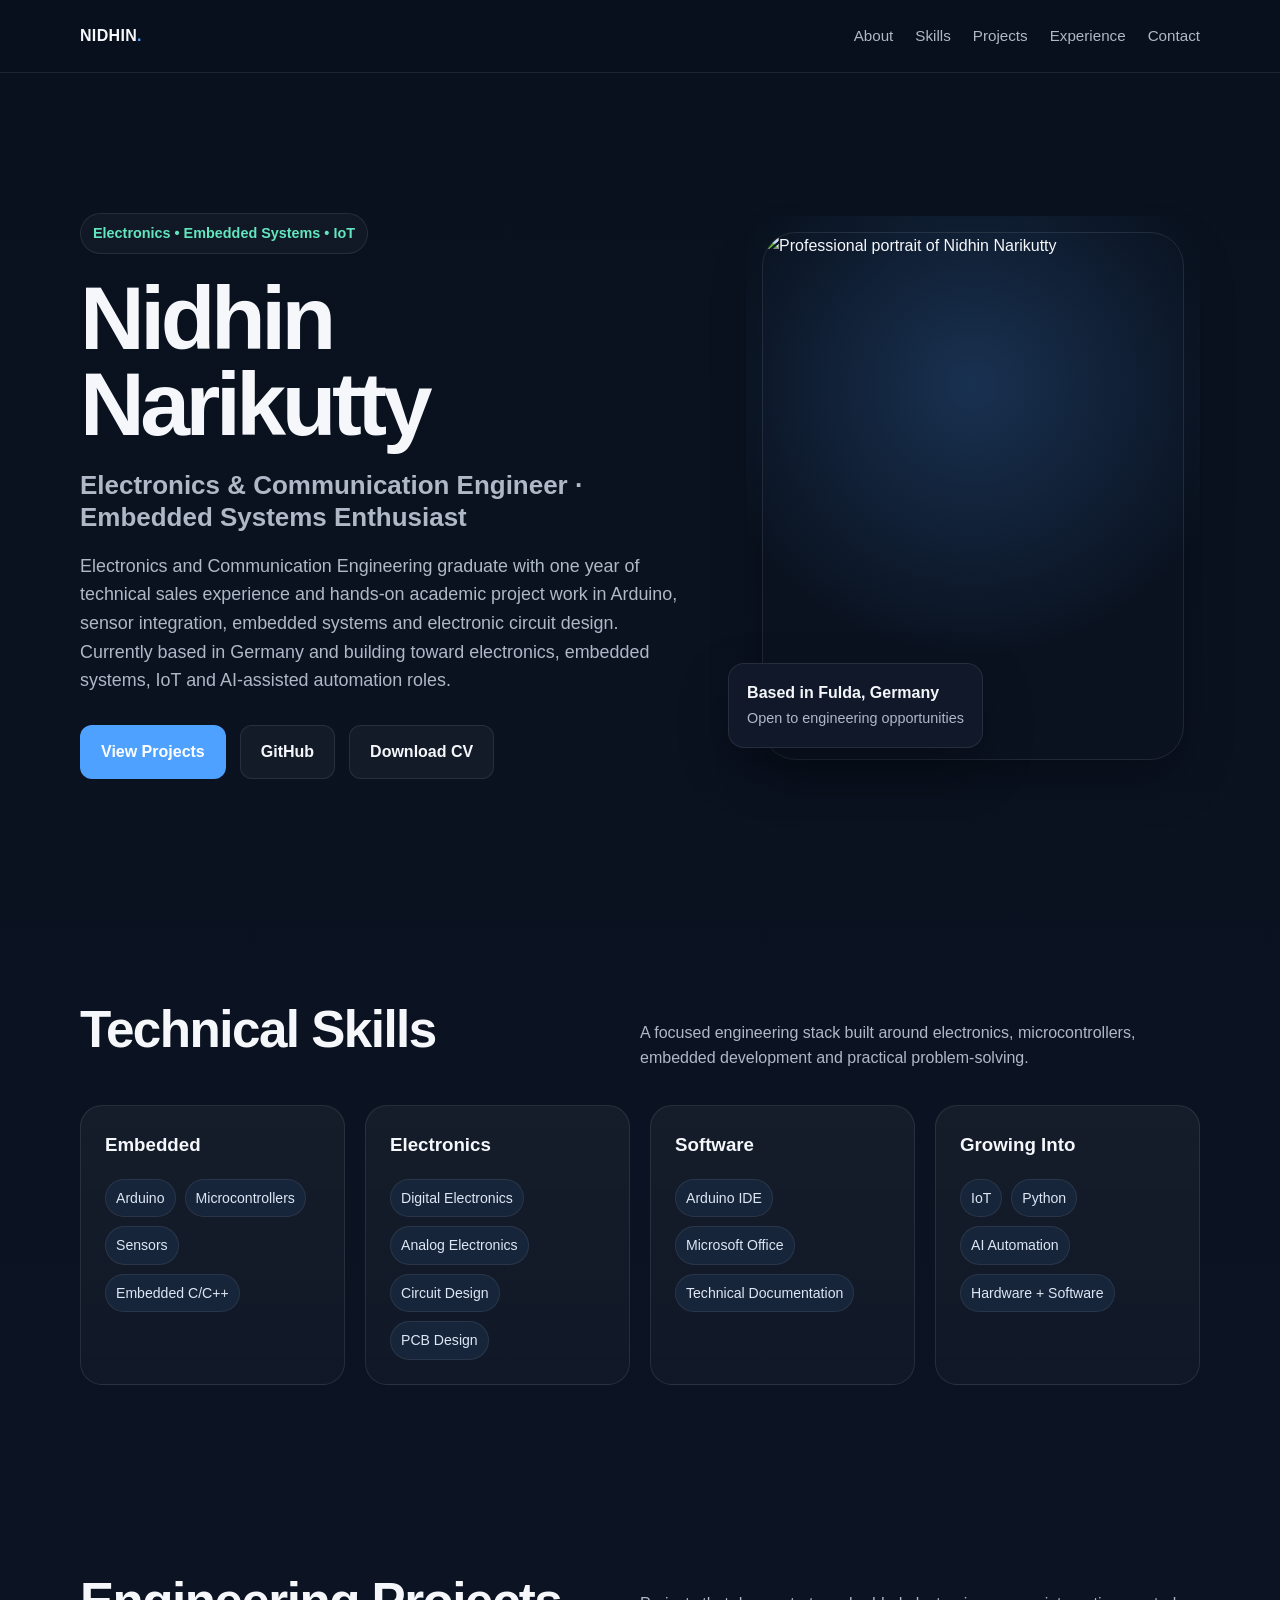
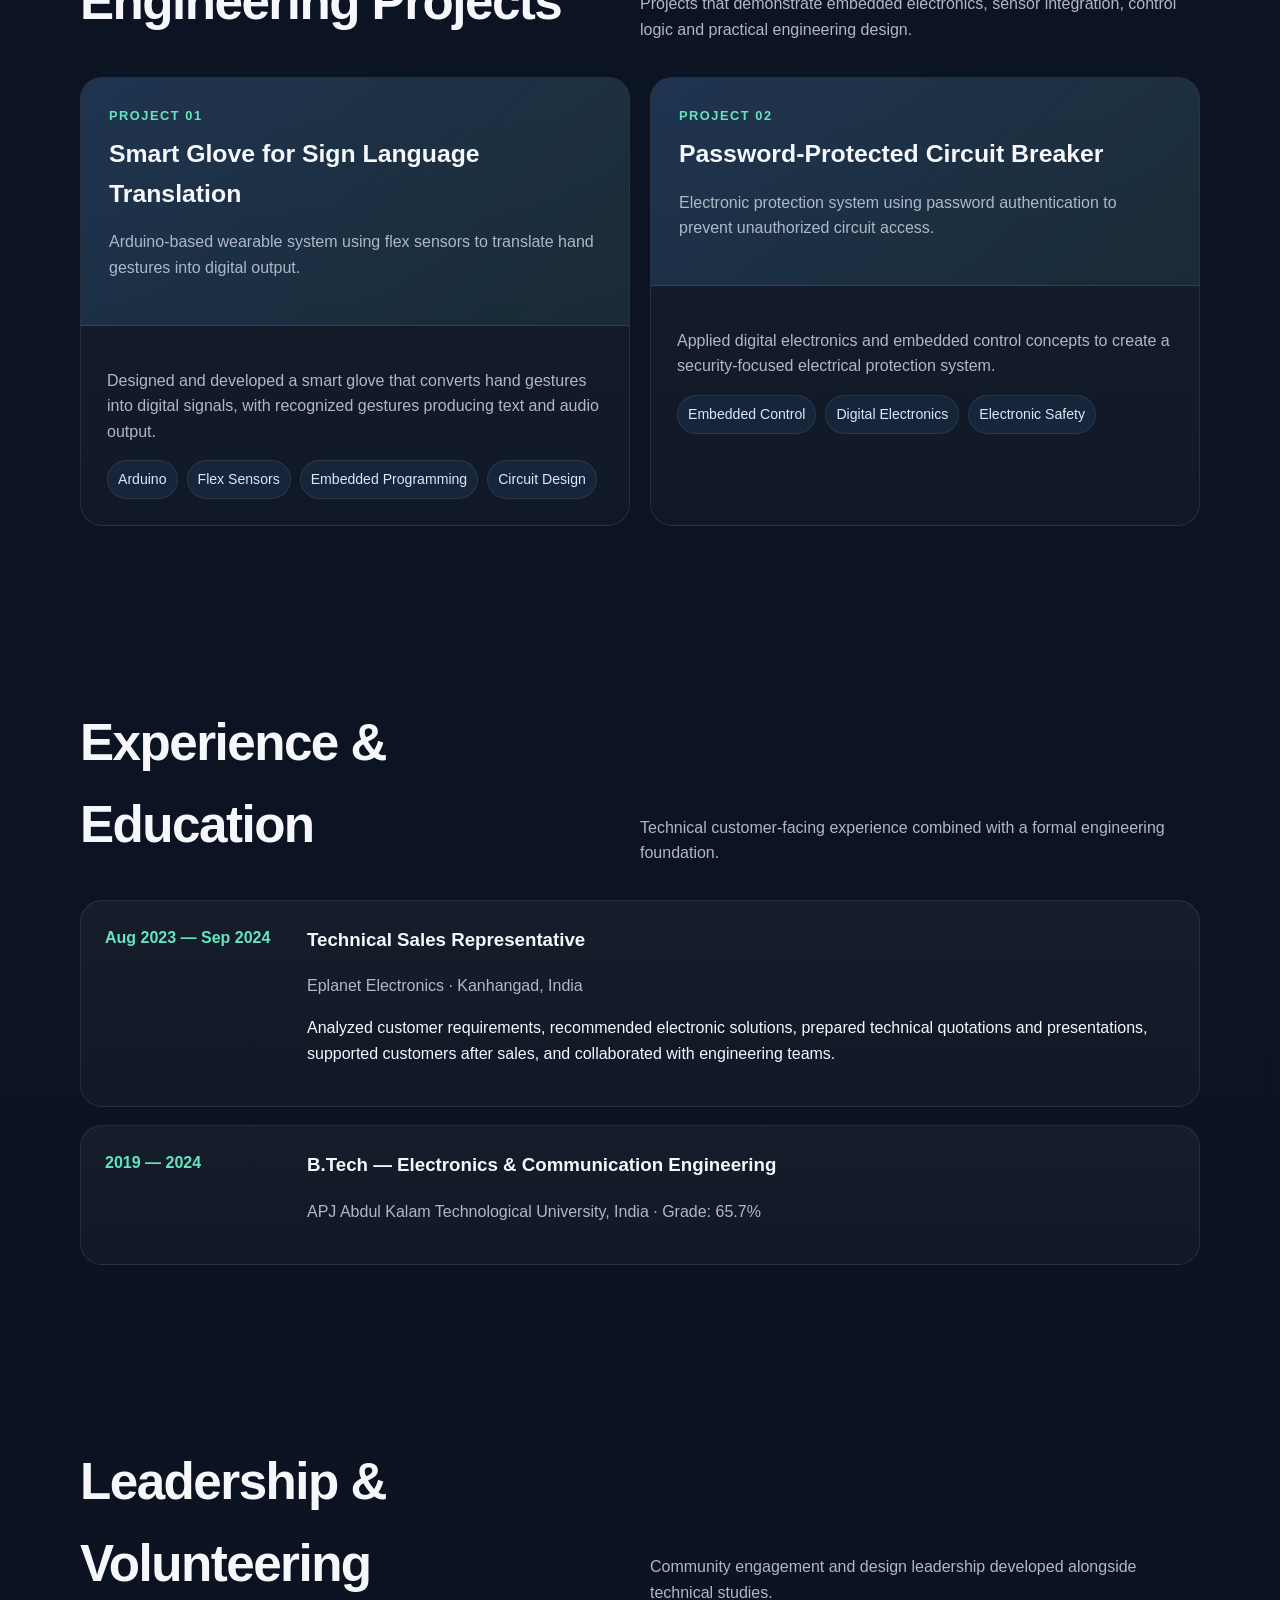
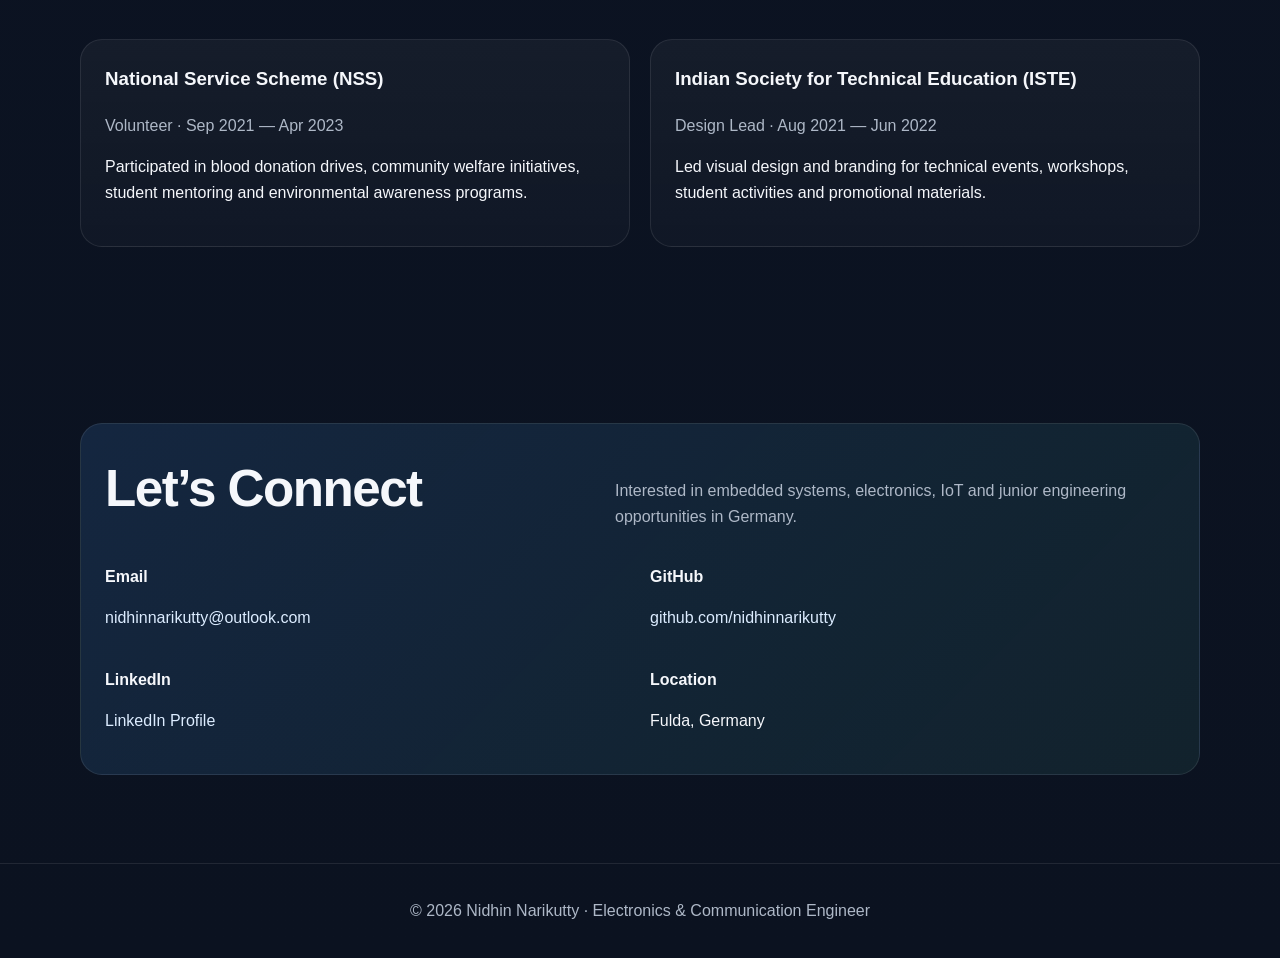
==== index.html @ 91b3327b "Publish portfolio homepage" ====
<!DOCTYPE html>
<html lang="en">
<head>
  <meta charset="UTF-8" />
  <meta name="viewport" content="width=device-width, initial-scale=1.0" />
  <meta name="description" content="Portfolio of Nidhin Narikutty — Electronics & Communication Engineer focused on Embedded Systems, IoT and AI Automation." />
  <title>Nidhin Narikutty | Electronics & Embedded Systems</title>
  <style>
    :root{--bg:#0b1220;--panel:#111a2b;--panel2:#172236;--text:#f5f7fb;--muted:#aeb8c7;--accent:#4ea1ff;--accent2:#63e6be;--line:rgba(255,255,255,.09);--shadow:0 20px 50px rgba(0,0,0,.28);--radius:22px}
    *{box-sizing:border-box}html{scroll-behavior:smooth}body{margin:0;font-family:Inter,Segoe UI,Arial,sans-serif;background:linear-gradient(180deg,#09111e 0%,#0c1424 40%,#0b1220 100%);color:var(--text);line-height:1.6}a{color:inherit;text-decoration:none}img{max-width:100%;display:block}.container{width:min(1120px,92%);margin:auto}nav{position:sticky;top:0;z-index:20;backdrop-filter:blur(14px);background:rgba(9,17,30,.78);border-bottom:1px solid var(--line)}.nav-inner{display:flex;align-items:center;justify-content:space-between;min-height:72px}.brand{font-weight:800;letter-spacing:.02em}.brand span{color:var(--accent)}.nav-links{display:flex;gap:22px;font-size:.95rem;color:var(--muted)}.nav-links a:hover{color:var(--text)}.hero{min-height:calc(100vh - 72px);display:grid;grid-template-columns:1.15fr .85fr;gap:52px;align-items:center;padding:76px 0 58px}.eyebrow{display:inline-flex;gap:8px;align-items:center;padding:8px 12px;border:1px solid var(--line);border-radius:999px;background:rgba(255,255,255,.03);color:var(--accent2);font-size:.9rem;font-weight:700}h1{font-size:clamp(3rem,7vw,6.6rem);line-height:.95;margin:22px 0 18px;letter-spacing:-.05em}h1 small{display:block;font-size:.29em;line-height:1.25;letter-spacing:0;color:var(--muted);margin-top:22px;font-weight:600}.hero p{color:var(--muted);font-size:1.12rem;max-width:680px}.buttons{display:flex;flex-wrap:wrap;gap:14px;margin-top:30px}.btn{display:inline-flex;align-items:center;justify-content:center;padding:13px 20px;border-radius:12px;font-weight:700;border:1px solid var(--line);transition:.2s ease}.btn.primary{background:var(--accent);color:white;border-color:transparent}.btn.secondary{background:rgba(255,255,255,.04)}.btn:hover{transform:translateY(-2px)}.portrait-wrap{position:relative;background:radial-gradient(circle at 50% 30%,rgba(78,161,255,.22),transparent 60%);padding:16px}.portrait{border-radius:34px;box-shadow:var(--shadow);border:1px solid var(--line);aspect-ratio:4/5;object-fit:cover}.floating-card{position:absolute;left:-18px;bottom:28px;background:rgba(17,26,43,.95);border:1px solid var(--line);padding:16px 18px;border-radius:16px;box-shadow:var(--shadow)}.floating-card strong{display:block}.floating-card span{color:var(--muted);font-size:.9rem}section{padding:88px 0}.section-head{display:flex;justify-content:space-between;gap:24px;align-items:end;margin-bottom:34px}.section-head h2{font-size:clamp(2rem,4vw,3.2rem);margin:0;letter-spacing:-.03em}.section-head p{max-width:560px;color:var(--muted);margin:0}.grid{display:grid;gap:20px}.skills{grid-template-columns:repeat(4,1fr)}.card{background:linear-gradient(180deg,rgba(255,255,255,.045),rgba(255,255,255,.025));border:1px solid var(--line);border-radius:var(--radius);padding:24px}.card h3{margin-top:0}.tags{display:flex;flex-wrap:wrap;gap:9px}.tag{font-size:.88rem;color:#dce6f5;background:#17253a;border:1px solid rgba(255,255,255,.08);padding:7px 10px;border-radius:999px}.projects{grid-template-columns:1fr 1fr}.project{padding:0;overflow:hidden}.project-top{min-height:180px;padding:28px;background:linear-gradient(135deg,rgba(78,161,255,.17),rgba(99,230,190,.08));border-bottom:1px solid var(--line)}.project-body{padding:26px}.project-number{font-size:.8rem;color:var(--accent2);font-weight:800;letter-spacing:.12em}.project h3{font-size:1.55rem;margin:8px 0 10px}.project p{color:var(--muted)}.timeline{display:grid;gap:18px}.timeline .card{display:grid;grid-template-columns:180px 1fr;gap:22px}.date{color:var(--accent2);font-weight:700}.muted{color:var(--muted)}.contact{background:linear-gradient(135deg,rgba(78,161,255,.14),rgba(99,230,190,.08))}.contact-grid{display:grid;grid-template-columns:1fr 1fr;gap:20px}.contact a{color:#dcecff}footer{padding:34px 0;border-top:1px solid var(--line);color:var(--muted);text-align:center}@media(max-width:900px){.hero{grid-template-columns:1fr;min-height:auto}.portrait-wrap{max-width:520px;margin:auto}.skills{grid-template-columns:1fr 1fr}.projects{grid-template-columns:1fr}.timeline .card{grid-template-columns:1fr}.contact-grid{grid-template-columns:1fr}.nav-links{display:none}}@media(max-width:560px){h1{font-size:3.2rem}.skills{grid-template-columns:1fr}section{padding:64px 0}.floating-card{left:10px;bottom:10px}}
  </style>
</head>
<body>
  <nav><div class="container nav-inner"><div class="brand">NIDHIN<span>.</span></div><div class="nav-links"><a href="#about">About</a><a href="#skills">Skills</a><a href="#projects">Projects</a><a href="#experience">Experience</a><a href="#contact">Contact</a></div></div></nav>
  <main class="container">
    <section class="hero" id="about"><div><div class="eyebrow">Electronics • Embedded Systems • IoT</div><h1>Nidhin<br>Narikutty<small>Electronics & Communication Engineer · Embedded Systems Enthusiast</small></h1><p>Electronics and Communication Engineering graduate with one year of technical sales experience and hands-on academic project work in Arduino, sensor integration, embedded systems and electronic circuit design. Currently based in Germany and building toward electronics, embedded systems, IoT and AI-assisted automation roles.</p><div class="buttons"><a class="btn primary" href="#projects">View Projects</a><a class="btn secondary" href="https://github.com/nidhinnarikutty" target="_blank" rel="noopener">GitHub</a><a class="btn secondary" href="Nidhin_Narikutty_CV.pdf" target="_blank">Download CV</a></div></div><div class="portrait-wrap"><img class="portrait" src="profile.jpg" alt="Professional portrait of Nidhin Narikutty" /><div class="floating-card"><strong>Based in Fulda, Germany</strong><span>Open to engineering opportunities</span></div></div></section>
    <section id="skills"><div class="section-head"><h2>Technical Skills</h2><p>A focused engineering stack built around electronics, microcontrollers, embedded development and practical problem-solving.</p></div><div class="grid skills"><div class="card"><h3>Embedded</h3><div class="tags"><span class="tag">Arduino</span><span class="tag">Microcontrollers</span><span class="tag">Sensors</span><span class="tag">Embedded C/C++</span></div></div><div class="card"><h3>Electronics</h3><div class="tags"><span class="tag">Digital Electronics</span><span class="tag">Analog Electronics</span><span class="tag">Circuit Design</span><span class="tag">PCB Design</span></div></div><div class="card"><h3>Software</h3><div class="tags"><span class="tag">Arduino IDE</span><span class="tag">Microsoft Office</span><span class="tag">Technical Documentation</span></div></div><div class="card"><h3>Growing Into</h3><div class="tags"><span class="tag">IoT</span><span class="tag">Python</span><span class="tag">AI Automation</span><span class="tag">Hardware + Software</span></div></div></div></section>
    <section id="projects"><div class="section-head"><h2>Engineering Projects</h2><p>Projects that demonstrate embedded electronics, sensor integration, control logic and practical engineering design.</p></div><div class="grid projects"><article class="card project"><div class="project-top"><div class="project-number">PROJECT 01</div><h3>Smart Glove for Sign Language Translation</h3><p>Arduino-based wearable system using flex sensors to translate hand gestures into digital output.</p></div><div class="project-body"><p>Designed and developed a smart glove that converts hand gestures into digital signals, with recognized gestures producing text and audio output.</p><div class="tags"><span class="tag">Arduino</span><span class="tag">Flex Sensors</span><span class="tag">Embedded Programming</span><span class="tag">Circuit Design</span></div></div></article><article class="card project"><div class="project-top"><div class="project-number">PROJECT 02</div><h3>Password-Protected Circuit Breaker</h3><p>Electronic protection system using password authentication to prevent unauthorized circuit access.</p></div><div class="project-body"><p>Applied digital electronics and embedded control concepts to create a security-focused electrical protection system.</p><div class="tags"><span class="tag">Embedded Control</span><span class="tag">Digital Electronics</span><span class="tag">Electronic Safety</span></div></div></article></div></section>
    <section id="experience"><div class="section-head"><h2>Experience & Education</h2><p>Technical customer-facing experience combined with a formal engineering foundation.</p></div><div class="timeline"><div class="card"><div class="date">Aug 2023 — Sep 2024</div><div><h3>Technical Sales Representative</h3><p class="muted">Eplanet Electronics · Kanhangad, India</p><p>Analyzed customer requirements, recommended electronic solutions, prepared technical quotations and presentations, supported customers after sales, and collaborated with engineering teams.</p></div></div><div class="card"><div class="date">2019 — 2024</div><div><h3>B.Tech — Electronics & Communication Engineering</h3><p class="muted">APJ Abdul Kalam Technological University, India · Grade: 65.7%</p></div></div></div></section>
    <section><div class="section-head"><h2>Leadership & Volunteering</h2><p>Community engagement and design leadership developed alongside technical studies.</p></div><div class="grid projects"><div class="card"><h3>National Service Scheme (NSS)</h3><p class="muted">Volunteer · Sep 2021 — Apr 2023</p><p>Participated in blood donation drives, community welfare initiatives, student mentoring and environmental awareness programs.</p></div><div class="card"><h3>Indian Society for Technical Education (ISTE)</h3><p class="muted">Design Lead · Aug 2021 — Jun 2022</p><p>Led visual design and branding for technical events, workshops, student activities and promotional materials.</p></div></div></section>
    <section id="contact"><div class="card contact"><div class="section-head"><h2>Let’s Connect</h2><p>Interested in embedded systems, electronics, IoT and junior engineering opportunities in Germany.</p></div><div class="contact-grid"><div><strong>Email</strong><p><a href="mailto:nidhinnarikutty@outlook.com">nidhinnarikutty@outlook.com</a></p></div><div><strong>GitHub</strong><p><a href="https://github.com/nidhinnarikutty" target="_blank" rel="noopener">github.com/nidhinnarikutty</a></p></div><div><strong>LinkedIn</strong><p><a href="https://www.linkedin.com/in/nidhin-narikutty-9b4a921a0" target="_blank" rel="noopener">LinkedIn Profile</a></p></div><div><strong>Location</strong><p>Fulda, Germany</p></div></div></div></section>
  </main>
  <footer>© 2026 Nidhin Narikutty · Electronics & Communication Engineer</footer>
</body>
</html>
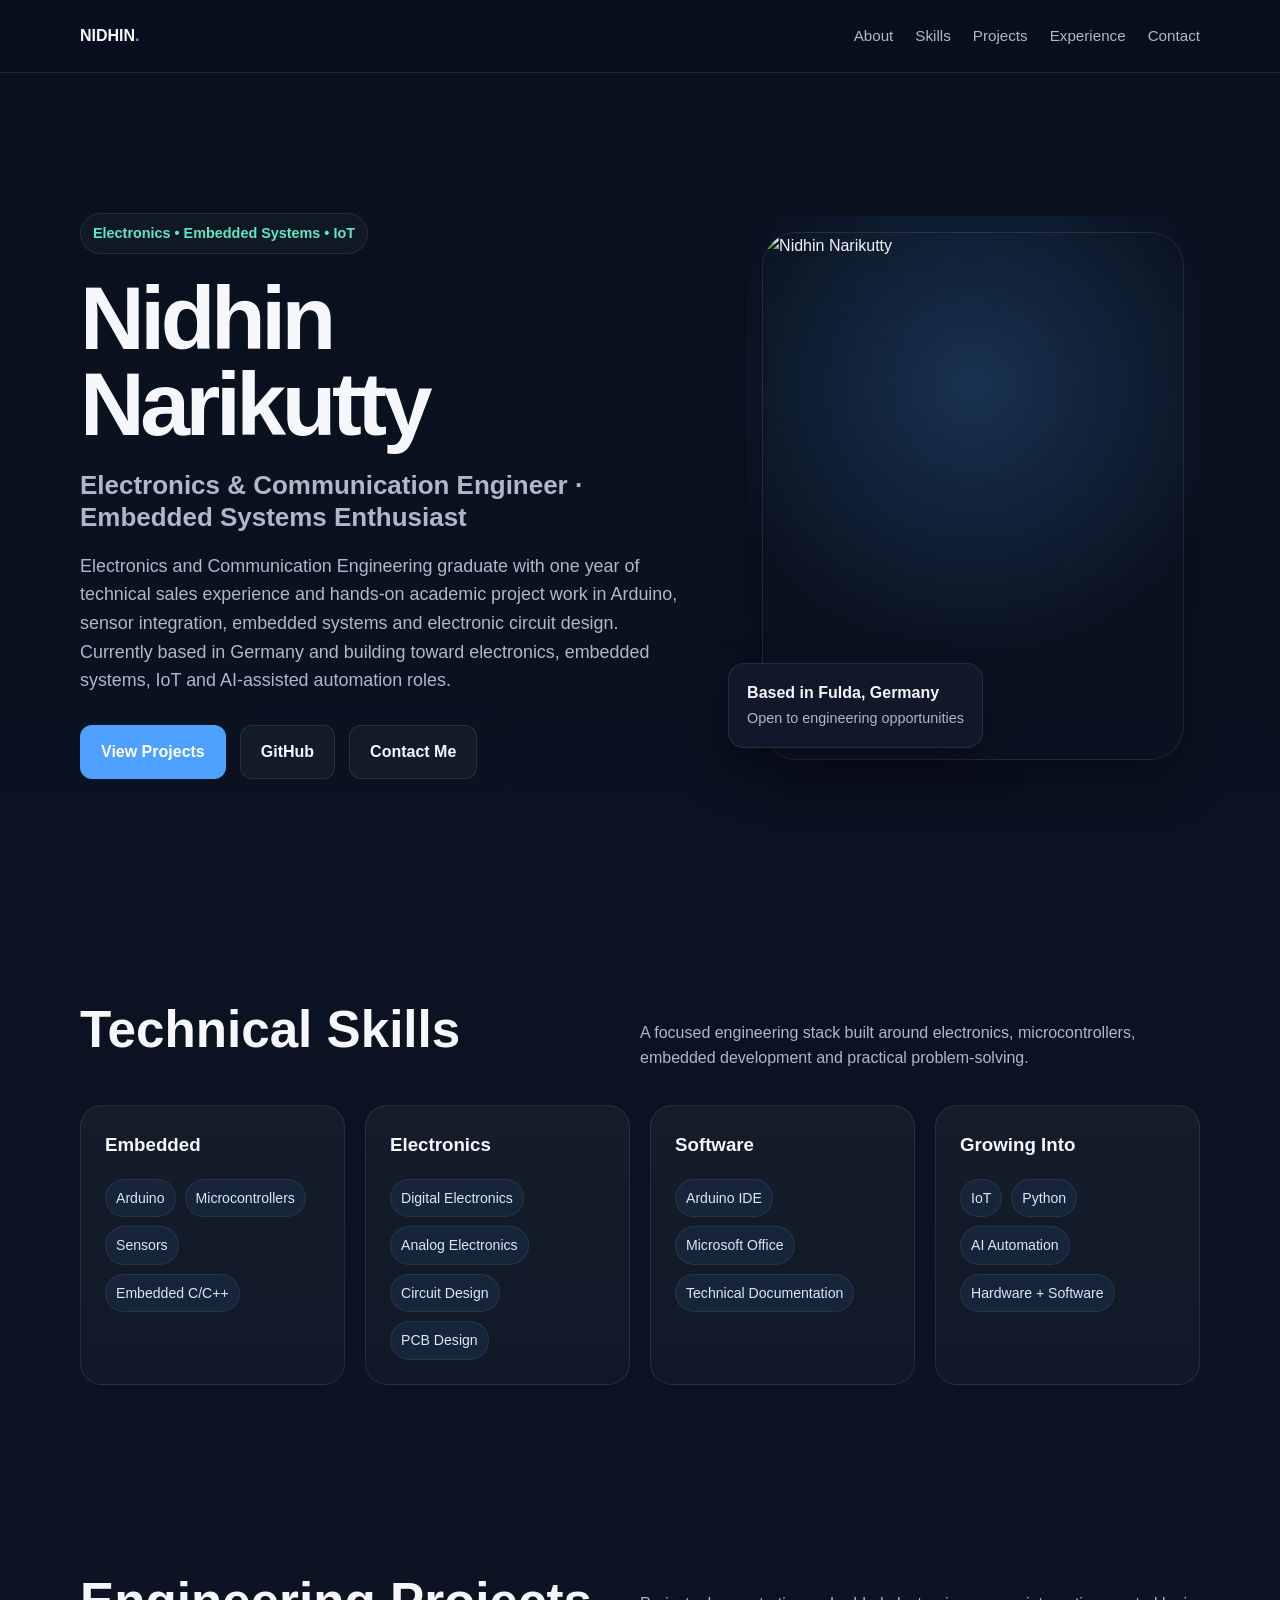
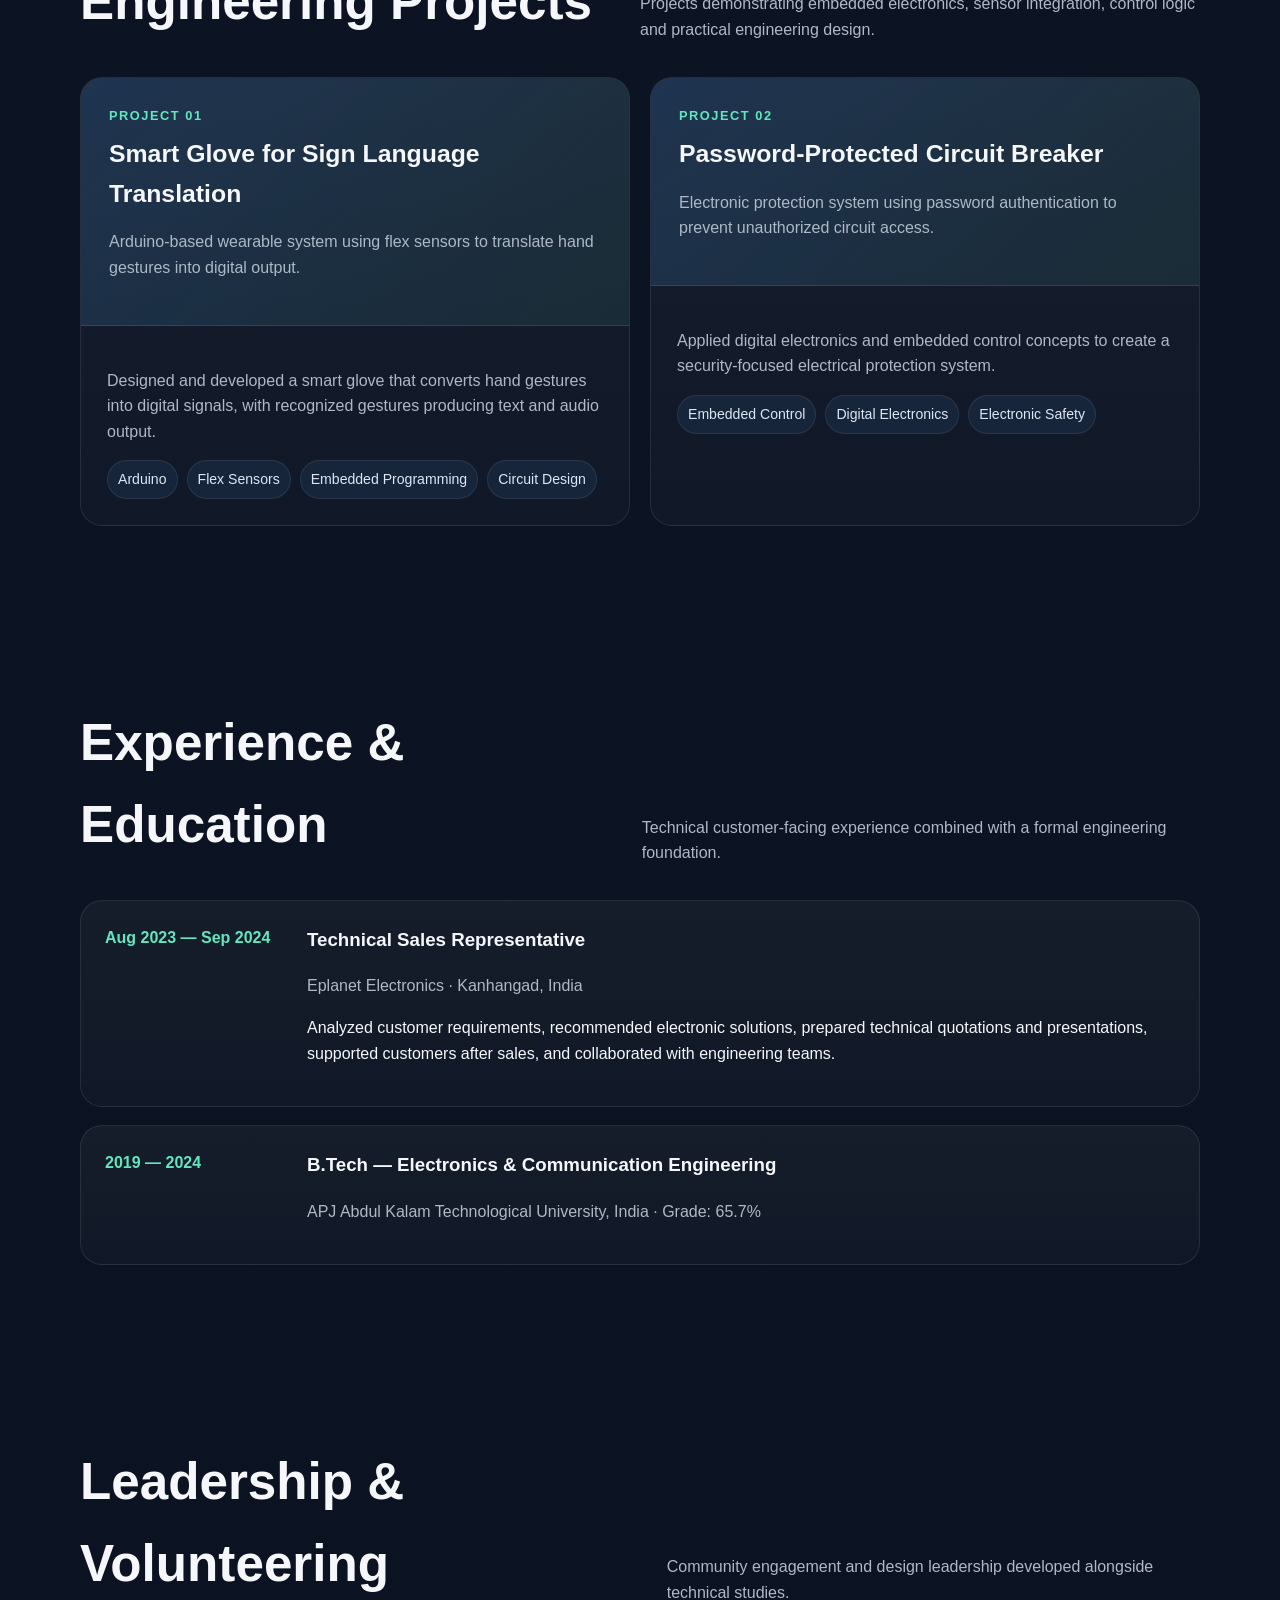
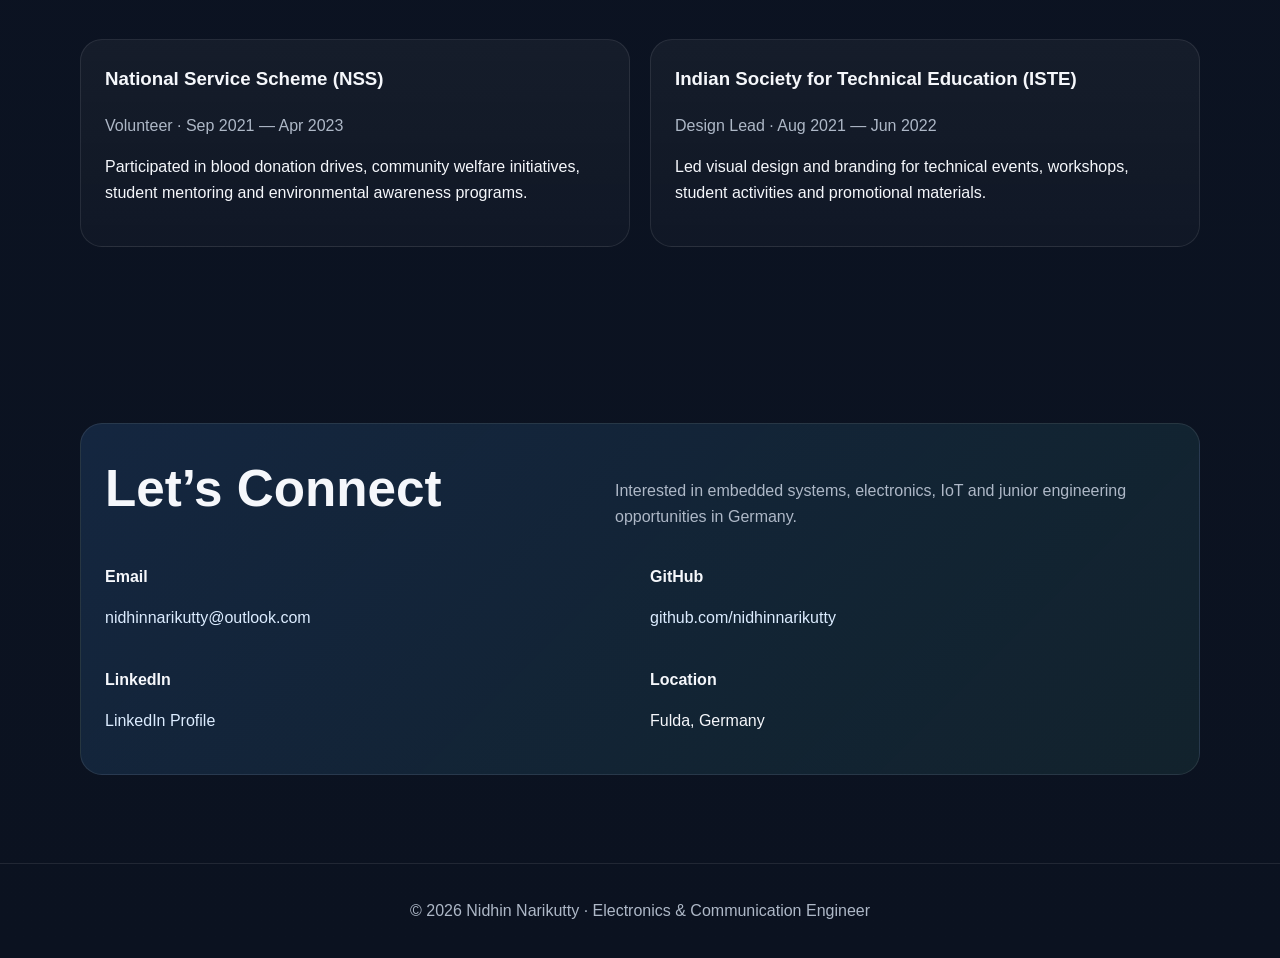
==== commit e75ae0a9: "Make portfolio fully functional for GitHub Pages" ====
--- a/index.html
+++ b/index.html
@@ -6,20 +6,17 @@
   <meta name="description" content="Portfolio of Nidhin Narikutty — Electronics & Communication Engineer focused on Embedded Systems, IoT and AI Automation." />
   <title>Nidhin Narikutty | Electronics & Embedded Systems</title>
   <style>
-    :root{--bg:#0b1220;--panel:#111a2b;--panel2:#172236;--text:#f5f7fb;--muted:#aeb8c7;--accent:#4ea1ff;--accent2:#63e6be;--line:rgba(255,255,255,.09);--shadow:0 20px 50px rgba(0,0,0,.28);--radius:22px}
-    *{box-sizing:border-box}html{scroll-behavior:smooth}body{margin:0;font-family:Inter,Segoe UI,Arial,sans-serif;background:linear-gradient(180deg,#09111e 0%,#0c1424 40%,#0b1220 100%);color:var(--text);line-height:1.6}a{color:inherit;text-decoration:none}img{max-width:100%;display:block}.container{width:min(1120px,92%);margin:auto}nav{position:sticky;top:0;z-index:20;backdrop-filter:blur(14px);background:rgba(9,17,30,.78);border-bottom:1px solid var(--line)}.nav-inner{display:flex;align-items:center;justify-content:space-between;min-height:72px}.brand{font-weight:800;letter-spacing:.02em}.brand span{color:var(--accent)}.nav-links{display:flex;gap:22px;font-size:.95rem;color:var(--muted)}.nav-links a:hover{color:var(--text)}.hero{min-height:calc(100vh - 72px);display:grid;grid-template-columns:1.15fr .85fr;gap:52px;align-items:center;padding:76px 0 58px}.eyebrow{display:inline-flex;gap:8px;align-items:center;padding:8px 12px;border:1px solid var(--line);border-radius:999px;background:rgba(255,255,255,.03);color:var(--accent2);font-size:.9rem;font-weight:700}h1{font-size:clamp(3rem,7vw,6.6rem);line-height:.95;margin:22px 0 18px;letter-spacing:-.05em}h1 small{display:block;font-size:.29em;line-height:1.25;letter-spacing:0;color:var(--muted);margin-top:22px;font-weight:600}.hero p{color:var(--muted);font-size:1.12rem;max-width:680px}.buttons{display:flex;flex-wrap:wrap;gap:14px;margin-top:30px}.btn{display:inline-flex;align-items:center;justify-content:center;padding:13px 20px;border-radius:12px;font-weight:700;border:1px solid var(--line);transition:.2s ease}.btn.primary{background:var(--accent);color:white;border-color:transparent}.btn.secondary{background:rgba(255,255,255,.04)}.btn:hover{transform:translateY(-2px)}.portrait-wrap{position:relative;background:radial-gradient(circle at 50% 30%,rgba(78,161,255,.22),transparent 60%);padding:16px}.portrait{border-radius:34px;box-shadow:var(--shadow);border:1px solid var(--line);aspect-ratio:4/5;object-fit:cover}.floating-card{position:absolute;left:-18px;bottom:28px;background:rgba(17,26,43,.95);border:1px solid var(--line);padding:16px 18px;border-radius:16px;box-shadow:var(--shadow)}.floating-card strong{display:block}.floating-card span{color:var(--muted);font-size:.9rem}section{padding:88px 0}.section-head{display:flex;justify-content:space-between;gap:24px;align-items:end;margin-bottom:34px}.section-head h2{font-size:clamp(2rem,4vw,3.2rem);margin:0;letter-spacing:-.03em}.section-head p{max-width:560px;color:var(--muted);margin:0}.grid{display:grid;gap:20px}.skills{grid-template-columns:repeat(4,1fr)}.card{background:linear-gradient(180deg,rgba(255,255,255,.045),rgba(255,255,255,.025));border:1px solid var(--line);border-radius:var(--radius);padding:24px}.card h3{margin-top:0}.tags{display:flex;flex-wrap:wrap;gap:9px}.tag{font-size:.88rem;color:#dce6f5;background:#17253a;border:1px solid rgba(255,255,255,.08);padding:7px 10px;border-radius:999px}.projects{grid-template-columns:1fr 1fr}.project{padding:0;overflow:hidden}.project-top{min-height:180px;padding:28px;background:linear-gradient(135deg,rgba(78,161,255,.17),rgba(99,230,190,.08));border-bottom:1px solid var(--line)}.project-body{padding:26px}.project-number{font-size:.8rem;color:var(--accent2);font-weight:800;letter-spacing:.12em}.project h3{font-size:1.55rem;margin:8px 0 10px}.project p{color:var(--muted)}.timeline{display:grid;gap:18px}.timeline .card{display:grid;grid-template-columns:180px 1fr;gap:22px}.date{color:var(--accent2);font-weight:700}.muted{color:var(--muted)}.contact{background:linear-gradient(135deg,rgba(78,161,255,.14),rgba(99,230,190,.08))}.contact-grid{display:grid;grid-template-columns:1fr 1fr;gap:20px}.contact a{color:#dcecff}footer{padding:34px 0;border-top:1px solid var(--line);color:var(--muted);text-align:center}@media(max-width:900px){.hero{grid-template-columns:1fr;min-height:auto}.portrait-wrap{max-width:520px;margin:auto}.skills{grid-template-columns:1fr 1fr}.projects{grid-template-columns:1fr}.timeline .card{grid-template-columns:1fr}.contact-grid{grid-template-columns:1fr}.nav-links{display:none}}@media(max-width:560px){h1{font-size:3.2rem}.skills{grid-template-columns:1fr}section{padding:64px 0}.floating-card{left:10px;bottom:10px}}
+    :root{--bg:#0b1220;--panel:#111a2b;--text:#f5f7fb;--muted:#aeb8c7;--accent:#4ea1ff;--accent2:#63e6be;--line:rgba(255,255,255,.09);--shadow:0 20px 50px rgba(0,0,0,.28);--radius:22px}*{box-sizing:border-box}html{scroll-behavior:smooth}body{margin:0;font-family:Inter,Segoe UI,Arial,sans-serif;background:linear-gradient(180deg,#09111e 0%,#0c1424 40%,#0b1220 100%);color:var(--text);line-height:1.6}a{color:inherit;text-decoration:none}img{max-width:100%;display:block}.container{width:min(1120px,92%);margin:auto}nav{position:sticky;top:0;z-index:20;backdrop-filter:blur(14px);background:rgba(9,17,30,.78);border-bottom:1px solid var(--line)}.nav-inner{display:flex;align-items:center;justify-content:space-between;min-height:72px}.brand{font-weight:800}.brand span{color:var(--accent)}.nav-links{display:flex;gap:22px;font-size:.95rem;color:var(--muted)}.hero{min-height:calc(100vh - 72px);display:grid;grid-template-columns:1.15fr .85fr;gap:52px;align-items:center;padding:76px 0 58px}.eyebrow{display:inline-flex;padding:8px 12px;border:1px solid var(--line);border-radius:999px;background:rgba(255,255,255,.03);color:var(--accent2);font-size:.9rem;font-weight:700}h1{font-size:clamp(3rem,7vw,6.6rem);line-height:.95;margin:22px 0 18px;letter-spacing:-.05em}h1 small{display:block;font-size:.29em;line-height:1.25;letter-spacing:0;color:var(--muted);margin-top:22px;font-weight:600}.hero p{color:var(--muted);font-size:1.12rem;max-width:680px}.buttons{display:flex;flex-wrap:wrap;gap:14px;margin-top:30px}.btn{display:inline-flex;align-items:center;justify-content:center;padding:13px 20px;border-radius:12px;font-weight:700;border:1px solid var(--line);transition:.2s}.btn.primary{background:var(--accent);color:#fff;border-color:transparent}.btn.secondary{background:rgba(255,255,255,.04)}.btn:hover{transform:translateY(-2px)}.portrait-wrap{position:relative;background:radial-gradient(circle at 50% 30%,rgba(78,161,255,.22),transparent 60%);padding:16px}.portrait{width:100%;border-radius:34px;box-shadow:var(--shadow);border:1px solid var(--line);aspect-ratio:4/5;object-fit:cover}.floating-card{position:absolute;left:-18px;bottom:28px;background:rgba(17,26,43,.95);border:1px solid var(--line);padding:16px 18px;border-radius:16px;box-shadow:var(--shadow)}.floating-card strong{display:block}.floating-card span{color:var(--muted);font-size:.9rem}section{padding:88px 0}.section-head{display:flex;justify-content:space-between;gap:24px;align-items:end;margin-bottom:34px}.section-head h2{font-size:clamp(2rem,4vw,3.2rem);margin:0}.section-head p{max-width:560px;color:var(--muted);margin:0}.grid{display:grid;gap:20px}.skills{grid-template-columns:repeat(4,1fr)}.card{background:linear-gradient(180deg,rgba(255,255,255,.045),rgba(255,255,255,.025));border:1px solid var(--line);border-radius:var(--radius);padding:24px}.card h3{margin-top:0}.tags{display:flex;flex-wrap:wrap;gap:9px}.tag{font-size:.88rem;color:#dce6f5;background:#17253a;border:1px solid rgba(255,255,255,.08);padding:7px 10px;border-radius:999px}.projects{grid-template-columns:1fr 1fr}.project{padding:0;overflow:hidden}.project-top{min-height:180px;padding:28px;background:linear-gradient(135deg,rgba(78,161,255,.17),rgba(99,230,190,.08));border-bottom:1px solid var(--line)}.project-body{padding:26px}.project-number{font-size:.8rem;color:var(--accent2);font-weight:800;letter-spacing:.12em}.project h3{font-size:1.55rem;margin:8px 0 10px}.project p,.muted{color:var(--muted)}.timeline{display:grid;gap:18px}.timeline .card{display:grid;grid-template-columns:180px 1fr;gap:22px}.date{color:var(--accent2);font-weight:700}.contact{background:linear-gradient(135deg,rgba(78,161,255,.14),rgba(99,230,190,.08))}.contact-grid{display:grid;grid-template-columns:1fr 1fr;gap:20px}.contact a{color:#dcecff}footer{padding:34px 0;border-top:1px solid var(--line);color:var(--muted);text-align:center}@media(max-width:900px){.hero{grid-template-columns:1fr;min-height:auto}.portrait-wrap{max-width:520px;margin:auto}.skills{grid-template-columns:1fr 1fr}.projects{grid-template-columns:1fr}.timeline .card{grid-template-columns:1fr}.contact-grid{grid-template-columns:1fr}.nav-links{display:none}}@media(max-width:560px){h1{font-size:3.2rem}.skills{grid-template-columns:1fr}section{padding:64px 0}.floating-card{left:10px;bottom:10px}}
   </style>
 </head>
 <body>
-  <nav><div class="container nav-inner"><div class="brand">NIDHIN<span>.</span></div><div class="nav-links"><a href="#about">About</a><a href="#skills">Skills</a><a href="#projects">Projects</a><a href="#experience">Experience</a><a href="#contact">Contact</a></div></div></nav>
-  <main class="container">
-    <section class="hero" id="about"><div><div class="eyebrow">Electronics • Embedded Systems • IoT</div><h1>Nidhin<br>Narikutty<small>Electronics & Communication Engineer · Embedded Systems Enthusiast</small></h1><p>Electronics and Communication Engineering graduate with one year of technical sales experience and hands-on academic project work in Arduino, sensor integration, embedded systems and electronic circuit design. Currently based in Germany and building toward electronics, embedded systems, IoT and AI-assisted automation roles.</p><div class="buttons"><a class="btn primary" href="#projects">View Projects</a><a class="btn secondary" href="https://github.com/nidhinnarikutty" target="_blank" rel="noopener">GitHub</a><a class="btn secondary" href="Nidhin_Narikutty_CV.pdf" target="_blank">Download CV</a></div></div><div class="portrait-wrap"><img class="portrait" src="profile.jpg" alt="Professional portrait of Nidhin Narikutty" /><div class="floating-card"><strong>Based in Fulda, Germany</strong><span>Open to engineering opportunities</span></div></div></section>
-    <section id="skills"><div class="section-head"><h2>Technical Skills</h2><p>A focused engineering stack built around electronics, microcontrollers, embedded development and practical problem-solving.</p></div><div class="grid skills"><div class="card"><h3>Embedded</h3><div class="tags"><span class="tag">Arduino</span><span class="tag">Microcontrollers</span><span class="tag">Sensors</span><span class="tag">Embedded C/C++</span></div></div><div class="card"><h3>Electronics</h3><div class="tags"><span class="tag">Digital Electronics</span><span class="tag">Analog Electronics</span><span class="tag">Circuit Design</span><span class="tag">PCB Design</span></div></div><div class="card"><h3>Software</h3><div class="tags"><span class="tag">Arduino IDE</span><span class="tag">Microsoft Office</span><span class="tag">Technical Documentation</span></div></div><div class="card"><h3>Growing Into</h3><div class="tags"><span class="tag">IoT</span><span class="tag">Python</span><span class="tag">AI Automation</span><span class="tag">Hardware + Software</span></div></div></div></section>
-    <section id="projects"><div class="section-head"><h2>Engineering Projects</h2><p>Projects that demonstrate embedded electronics, sensor integration, control logic and practical engineering design.</p></div><div class="grid projects"><article class="card project"><div class="project-top"><div class="project-number">PROJECT 01</div><h3>Smart Glove for Sign Language Translation</h3><p>Arduino-based wearable system using flex sensors to translate hand gestures into digital output.</p></div><div class="project-body"><p>Designed and developed a smart glove that converts hand gestures into digital signals, with recognized gestures producing text and audio output.</p><div class="tags"><span class="tag">Arduino</span><span class="tag">Flex Sensors</span><span class="tag">Embedded Programming</span><span class="tag">Circuit Design</span></div></div></article><article class="card project"><div class="project-top"><div class="project-number">PROJECT 02</div><h3>Password-Protected Circuit Breaker</h3><p>Electronic protection system using password authentication to prevent unauthorized circuit access.</p></div><div class="project-body"><p>Applied digital electronics and embedded control concepts to create a security-focused electrical protection system.</p><div class="tags"><span class="tag">Embedded Control</span><span class="tag">Digital Electronics</span><span class="tag">Electronic Safety</span></div></div></article></div></section>
-    <section id="experience"><div class="section-head"><h2>Experience & Education</h2><p>Technical customer-facing experience combined with a formal engineering foundation.</p></div><div class="timeline"><div class="card"><div class="date">Aug 2023 — Sep 2024</div><div><h3>Technical Sales Representative</h3><p class="muted">Eplanet Electronics · Kanhangad, India</p><p>Analyzed customer requirements, recommended electronic solutions, prepared technical quotations and presentations, supported customers after sales, and collaborated with engineering teams.</p></div></div><div class="card"><div class="date">2019 — 2024</div><div><h3>B.Tech — Electronics & Communication Engineering</h3><p class="muted">APJ Abdul Kalam Technological University, India · Grade: 65.7%</p></div></div></div></section>
-    <section><div class="section-head"><h2>Leadership & Volunteering</h2><p>Community engagement and design leadership developed alongside technical studies.</p></div><div class="grid projects"><div class="card"><h3>National Service Scheme (NSS)</h3><p class="muted">Volunteer · Sep 2021 — Apr 2023</p><p>Participated in blood donation drives, community welfare initiatives, student mentoring and environmental awareness programs.</p></div><div class="card"><h3>Indian Society for Technical Education (ISTE)</h3><p class="muted">Design Lead · Aug 2021 — Jun 2022</p><p>Led visual design and branding for technical events, workshops, student activities and promotional materials.</p></div></div></section>
-    <section id="contact"><div class="card contact"><div class="section-head"><h2>Let’s Connect</h2><p>Interested in embedded systems, electronics, IoT and junior engineering opportunities in Germany.</p></div><div class="contact-grid"><div><strong>Email</strong><p><a href="mailto:nidhinnarikutty@outlook.com">nidhinnarikutty@outlook.com</a></p></div><div><strong>GitHub</strong><p><a href="https://github.com/nidhinnarikutty" target="_blank" rel="noopener">github.com/nidhinnarikutty</a></p></div><div><strong>LinkedIn</strong><p><a href="https://www.linkedin.com/in/nidhin-narikutty-9b4a921a0" target="_blank" rel="noopener">LinkedIn Profile</a></p></div><div><strong>Location</strong><p>Fulda, Germany</p></div></div></div></section>
-  </main>
-  <footer>© 2026 Nidhin Narikutty · Electronics & Communication Engineer</footer>
-</body>
-</html>+<nav><div class="container nav-inner"><div class="brand">NIDHIN<span>.</span></div><div class="nav-links"><a href="#about">About</a><a href="#skills">Skills</a><a href="#projects">Projects</a><a href="#experience">Experience</a><a href="#contact">Contact</a></div></div></nav>
+<main class="container">
+<section class="hero" id="about"><div><div class="eyebrow">Electronics • Embedded Systems • IoT</div><h1>Nidhin<br>Narikutty<small>Electronics & Communication Engineer · Embedded Systems Enthusiast</small></h1><p>Electronics and Communication Engineering graduate with one year of technical sales experience and hands-on academic project work in Arduino, sensor integration, embedded systems and electronic circuit design. Currently based in Germany and building toward electronics, embedded systems, IoT and AI-assisted automation roles.</p><div class="buttons"><a class="btn primary" href="#projects">View Projects</a><a class="btn secondary" href="https://github.com/nidhinnarikutty" target="_blank" rel="noopener">GitHub</a><a class="btn secondary" href="#contact">Contact Me</a></div></div><div class="portrait-wrap"><img class="portrait" src="https://avatars.githubusercontent.com/u/321420181?v=4" alt="Nidhin Narikutty" /><div class="floating-card"><strong>Based in Fulda, Germany</strong><span>Open to engineering opportunities</span></div></div></section>
+<section id="skills"><div class="section-head"><h2>Technical Skills</h2><p>A focused engineering stack built around electronics, microcontrollers, embedded development and practical problem-solving.</p></div><div class="grid skills"><div class="card"><h3>Embedded</h3><div class="tags"><span class="tag">Arduino</span><span class="tag">Microcontrollers</span><span class="tag">Sensors</span><span class="tag">Embedded C/C++</span></div></div><div class="card"><h3>Electronics</h3><div class="tags"><span class="tag">Digital Electronics</span><span class="tag">Analog Electronics</span><span class="tag">Circuit Design</span><span class="tag">PCB Design</span></div></div><div class="card"><h3>Software</h3><div class="tags"><span class="tag">Arduino IDE</span><span class="tag">Microsoft Office</span><span class="tag">Technical Documentation</span></div></div><div class="card"><h3>Growing Into</h3><div class="tags"><span class="tag">IoT</span><span class="tag">Python</span><span class="tag">AI Automation</span><span class="tag">Hardware + Software</span></div></div></div></section>
+<section id="projects"><div class="section-head"><h2>Engineering Projects</h2><p>Projects demonstrating embedded electronics, sensor integration, control logic and practical engineering design.</p></div><div class="grid projects"><article class="card project"><div class="project-top"><div class="project-number">PROJECT 01</div><h3>Smart Glove for Sign Language Translation</h3><p>Arduino-based wearable system using flex sensors to translate hand gestures into digital output.</p></div><div class="project-body"><p>Designed and developed a smart glove that converts hand gestures into digital signals, with recognized gestures producing text and audio output.</p><div class="tags"><span class="tag">Arduino</span><span class="tag">Flex Sensors</span><span class="tag">Embedded Programming</span><span class="tag">Circuit Design</span></div></div></article><article class="card project"><div class="project-top"><div class="project-number">PROJECT 02</div><h3>Password-Protected Circuit Breaker</h3><p>Electronic protection system using password authentication to prevent unauthorized circuit access.</p></div><div class="project-body"><p>Applied digital electronics and embedded control concepts to create a security-focused electrical protection system.</p><div class="tags"><span class="tag">Embedded Control</span><span class="tag">Digital Electronics</span><span class="tag">Electronic Safety</span></div></div></article></div></section>
+<section id="experience"><div class="section-head"><h2>Experience & Education</h2><p>Technical customer-facing experience combined with a formal engineering foundation.</p></div><div class="timeline"><div class="card"><div class="date">Aug 2023 — Sep 2024</div><div><h3>Technical Sales Representative</h3><p class="muted">Eplanet Electronics · Kanhangad, India</p><p>Analyzed customer requirements, recommended electronic solutions, prepared technical quotations and presentations, supported customers after sales, and collaborated with engineering teams.</p></div></div><div class="card"><div class="date">2019 — 2024</div><div><h3>B.Tech — Electronics & Communication Engineering</h3><p class="muted">APJ Abdul Kalam Technological University, India · Grade: 65.7%</p></div></div></div></section>
+<section><div class="section-head"><h2>Leadership & Volunteering</h2><p>Community engagement and design leadership developed alongside technical studies.</p></div><div class="grid projects"><div class="card"><h3>National Service Scheme (NSS)</h3><p class="muted">Volunteer · Sep 2021 — Apr 2023</p><p>Participated in blood donation drives, community welfare initiatives, student mentoring and environmental awareness programs.</p></div><div class="card"><h3>Indian Society for Technical Education (ISTE)</h3><p class="muted">Design Lead · Aug 2021 — Jun 2022</p><p>Led visual design and branding for technical events, workshops, student activities and promotional materials.</p></div></div></section>
+<section id="contact"><div class="card contact"><div class="section-head"><h2>Let’s Connect</h2><p>Interested in embedded systems, electronics, IoT and junior engineering opportunities in Germany.</p></div><div class="contact-grid"><div><strong>Email</strong><p><a href="mailto:nidhinnarikutty@outlook.com">nidhinnarikutty@outlook.com</a></p></div><div><strong>GitHub</strong><p><a href="https://github.com/nidhinnarikutty" target="_blank" rel="noopener">github.com/nidhinnarikutty</a></p></div><div><strong>LinkedIn</strong><p><a href="https://www.linkedin.com/in/nidhin-narikutty-9b4a921a0" target="_blank" rel="noopener">LinkedIn Profile</a></p></div><div><strong>Location</strong><p>Fulda, Germany</p></div></div></div></section>
+</main><footer>© 2026 Nidhin Narikutty · Electronics & Communication Engineer</footer>
+</body></html>
